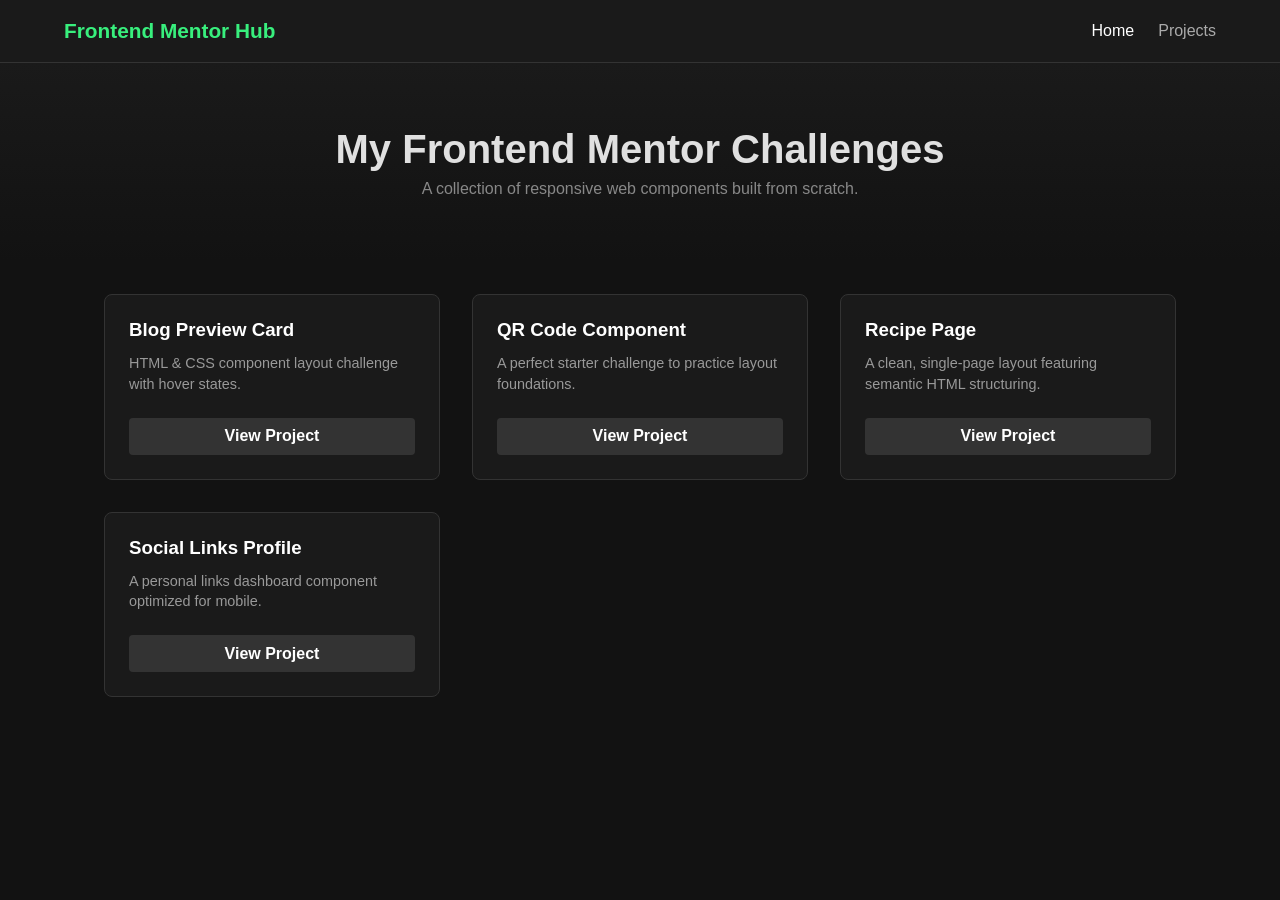
==== index.html @ fa4edb97 "feat: add index.html and styles.css for Frontend mentor challenges landing page" ====
<!DOCTYPE html>
<html lang="en">
<head>
    <meta charset="UTF-8">
    <meta name="viewport" content="width=device-width, initial-scale=1.0">
    <title>My Frontend Mentor Hub</title>
    <link rel="stylesheet" href="styles.css">
</head>
<body>
    <nav class="navbar">
        <div class="logo">Frontend Mentor Hub</div>
        <ul class="nav-links">
            <li><a href="index.html" class="active">Home</a></li>
            <li><a href="#projects">Projects</a></li>
        </ul>
    </nav>

    <header class="hero">
        <h1>My Frontend Mentor Challenges</h1>
        <p>A collection of responsive web components built from scratch.</p>
    </header>

    <main id="projects" class="projects-grid">
        <!-- Blog Preview Card -->
        <div class="project-card">
            <div class="card-content">
                <h3>Blog Preview Card</h3>
                <p>HTML & CSS component layout challenge with hover states.</p>
                <a href="./blog-preview-card/index.html" class="btn">View Project</a>
            </div>
        </div>

        <!-- QR Code Component -->
        <div class="project-card">
            <div class="card-content">
                <h3>QR Code Component</h3>
                <p>A perfect starter challenge to practice layout foundations.</p>
                <a href="./qr-code-component/index.html" class="btn">View Project</a>
            </div>
        </div>

        <!-- Recipe Page -->
        <div class="project-card">
            <div class="card-content">
                <h3>Recipe Page</h3>
                <p>A clean, single-page layout featuring semantic HTML structuring.</p>
                <a href="./recipe-page/index.html" class="btn">View Project</a>
            </div>
        </div>

        <!-- Social Links Profile -->
        <div class="project-card">
            <div class="card-content">
                <h3>Social Links Profile</h3>
                <p>A personal links dashboard component optimized for mobile.</p>
                <a href="./social-links-profile/index.html" class="btn">View Project</a>
            </div>
        </div>
    </main>
</body>
</html>
---- styles.css ----
* {
    margin: 0;
    padding: 0;
    box-sizing: border-box;
    font-family: 'Segoe UI', Tahoma, Geneva, Verdana, sans-serif;
}

body {
    background-color: #121212;
    color: #e0e0e0;
}

/* Navbar styles */
.navbar {
    display: flex;
    justify-content: space-between;
    align-items: center;
    padding: 1.2rem 5%;
    background-color: #1a1a1a;
    border-bottom: 1px solid #333;
}

.logo {
    font-size: 1.3rem;
    font-weight: 700;
    color: #38ef7d;
}

.nav-links {
    display: flex;
    list-style: none;
    gap: 1.5rem;
}

.nav-links a {
    text-decoration: none;
    color: #aaa;
    transition: color 0.2s;
}

.nav-links a:hover, .nav-links a.active {
    color: #fff;
}

/* Hero Section */
.hero {
    text-align: center;
    padding: 4rem 1rem;
    background: linear-gradient(180deg, #1a1a1a 0%, #121212 100%);
}

.hero h1 {
    font-size: 2.5rem;
    margin-bottom: 0.5rem;
}

.hero p {
    color: #888;
}

/* Projects Grid Layout */
.projects-grid {
    display: grid;
    grid-template-columns: repeat(auto-fit, minmax(250px, 1fr));
    gap: 2rem;
    padding: 2rem 5%;
    max-width: 1200px;
    margin: 0 auto;
}

.project-card {
    background-color: #1a1a1a;
    border: 1px solid #333;
    border-radius: 8px;
    transition: transform 0.2s, border-color 0.2s;
}

.project-card:hover {
    transform: translateY(-4px);
    border-color: #38ef7d;
}

.card-content {
    padding: 1.5rem;
}

.card-content h3 {
    margin-bottom: 0.75rem;
    color: #fff;
}

.card-content p {
    color: #999;
    font-size: 0.9rem;
    line-height: 1.4;
    margin-bottom: 1.5rem;
    min-height: 40px;
}

/* Global button action */
.btn {
    display: inline-block;
    width: 100%;
    text-align: center;
    padding: 0.6rem 0;
    background-color: #333;
    color: #fff;
    text-decoration: none;
    border-radius: 4px;
    font-weight: 600;
    transition: background-color 0.2s;
}

.btn:hover {
    background-color: #38ef7d;
    color: #121212;
}
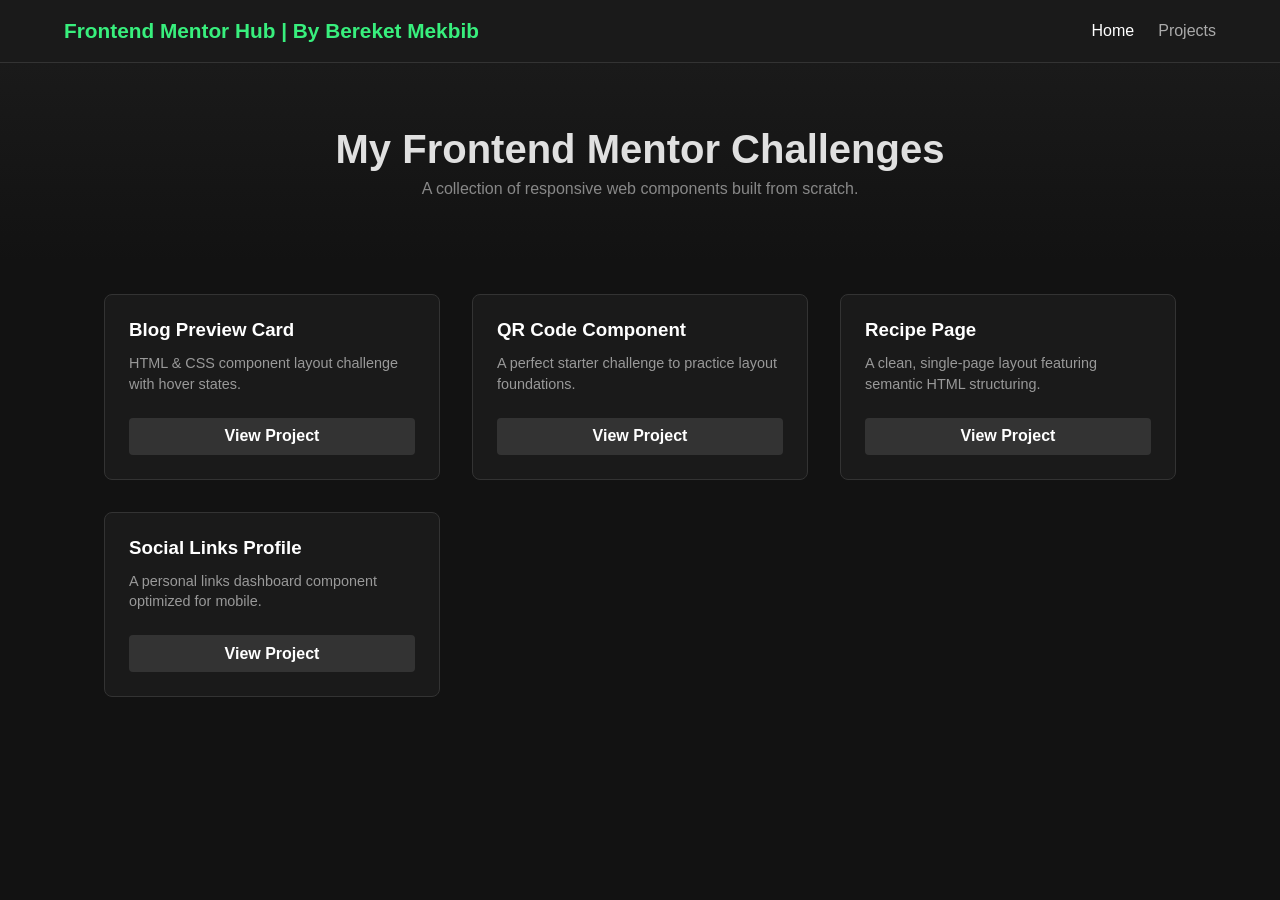
==== commit 3e8c2ece: "fix: change title text" ====
--- a/index.html
+++ b/index.html
@@ -3,12 +3,12 @@
 <head>
     <meta charset="UTF-8">
     <meta name="viewport" content="width=device-width, initial-scale=1.0">
-    <title>My Frontend Mentor Hub</title>
+    <title>Frontend Mentor Hub</title>
     <link rel="stylesheet" href="styles.css">
 </head>
 <body>
     <nav class="navbar">
-        <div class="logo">Frontend Mentor Hub</div>
+        <div class="logo">Frontend Mentor Hub | By Bereket Mekbib</div>
         <ul class="nav-links">
             <li><a href="index.html" class="active">Home</a></li>
             <li><a href="#projects">Projects</a></li>
